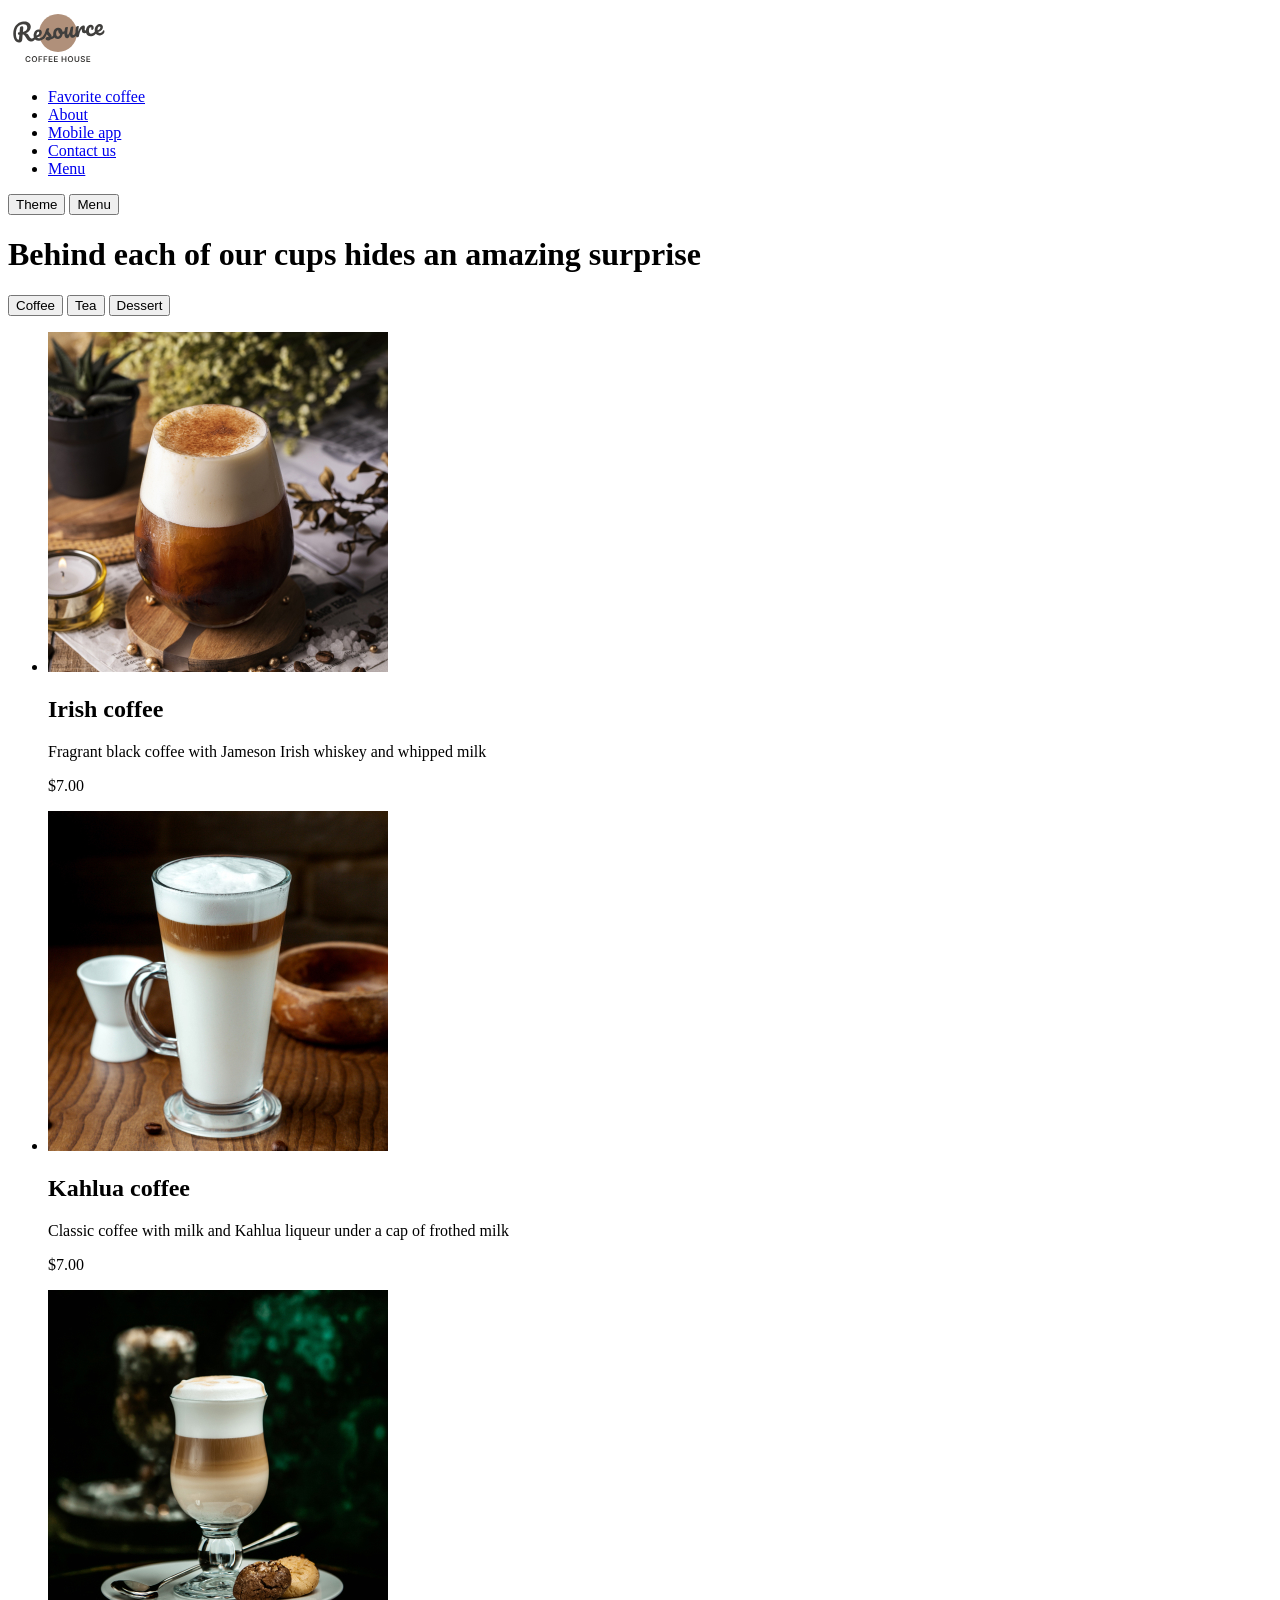
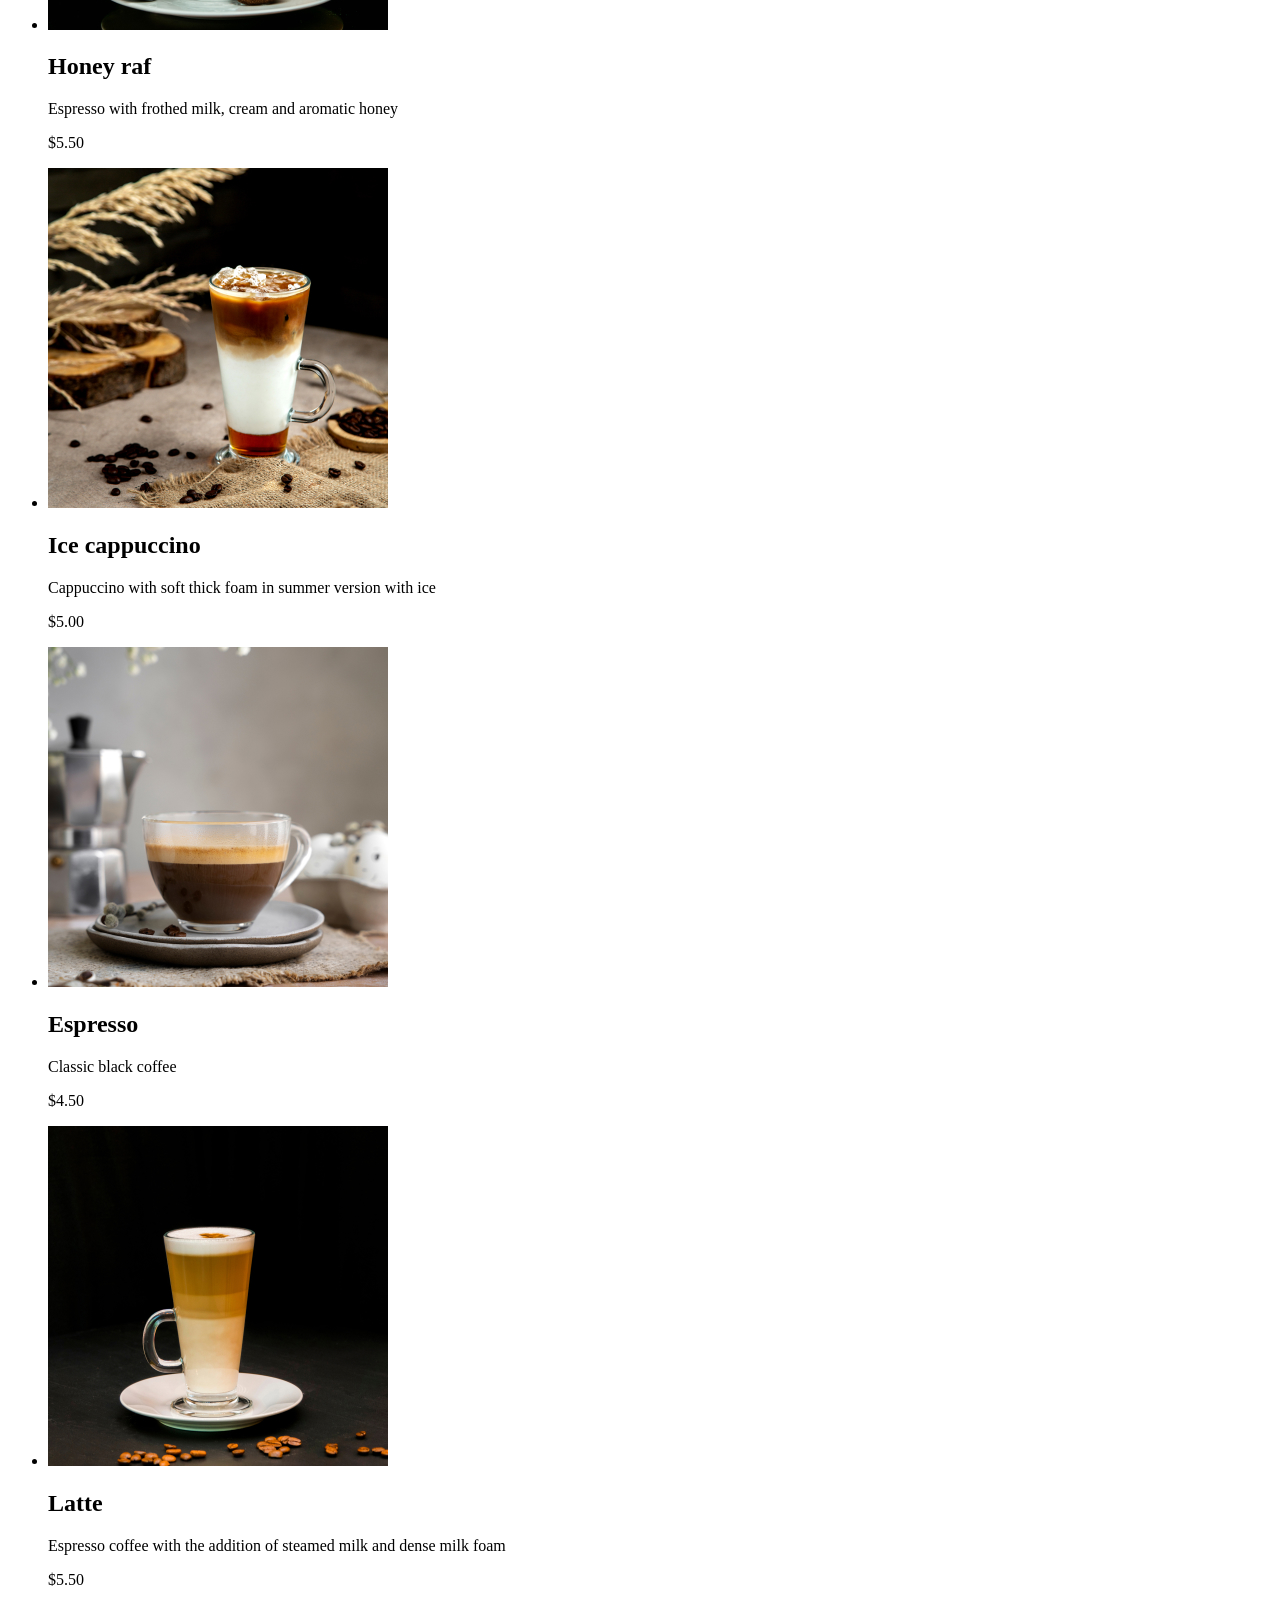
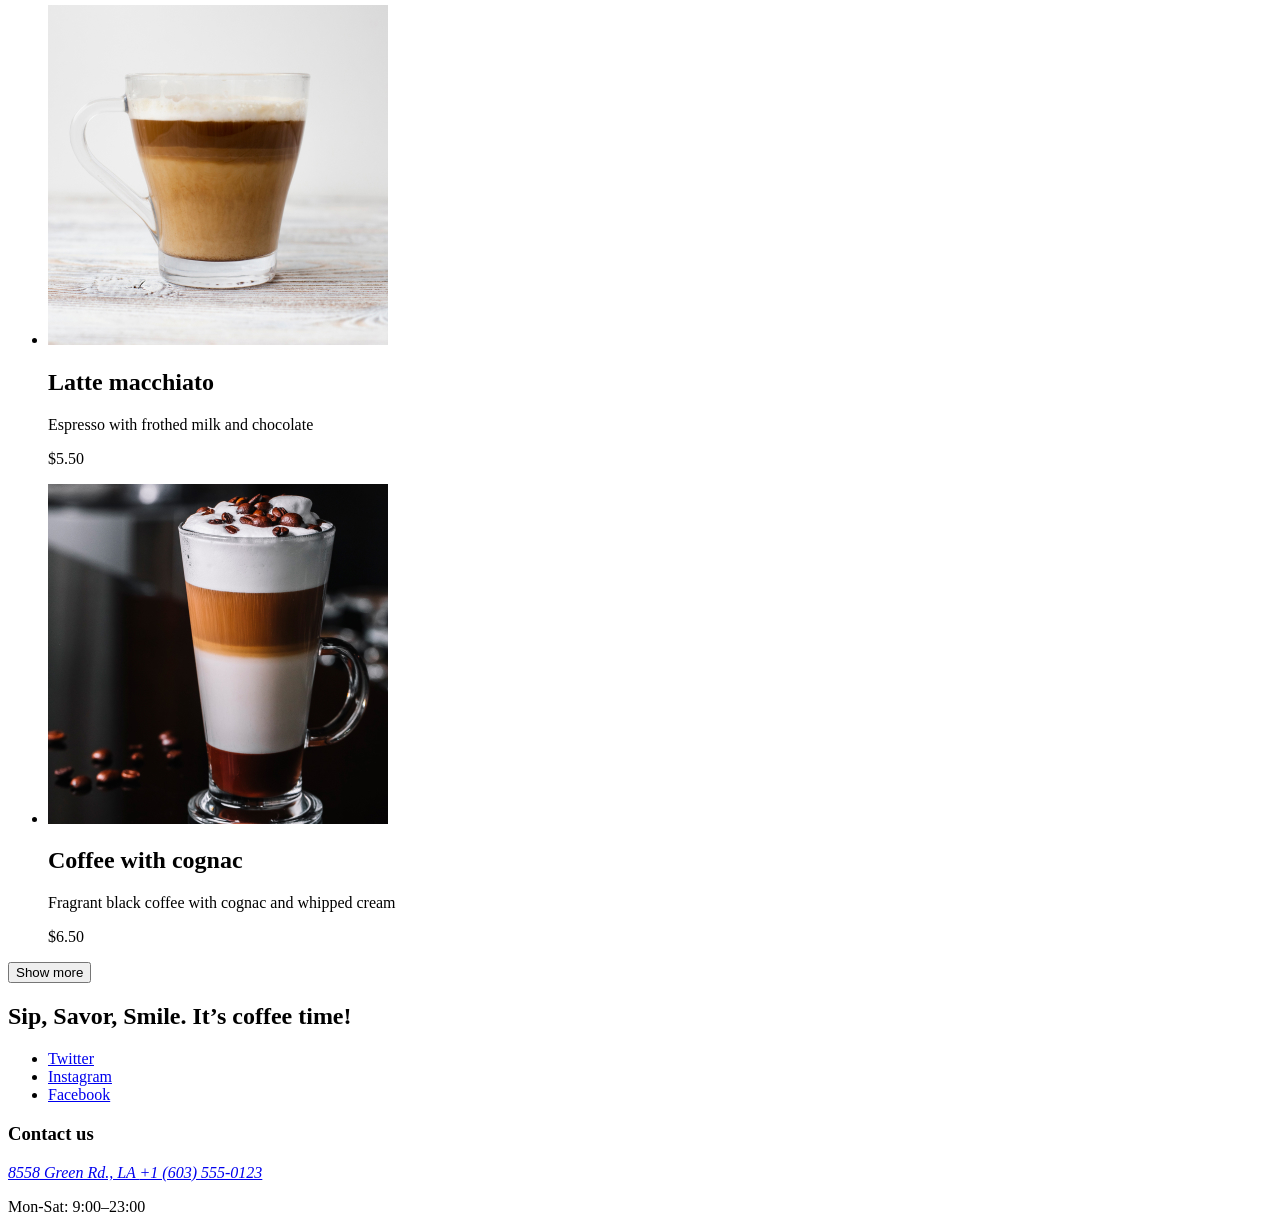
==== menu.html @ 4544f653 "feat: add coffee catalog markup and product images" ====
<!DOCTYPE html>
<html lang="en">

<head>
  <meta charset="UTF-8">
  <meta name="viewport" content="width=device-width, initial-scale=1.0">
  <link rel="stylesheet" href="./styles/style.css">
  <link rel="icon" href="./assets/icons/logo.svg" type="image/svg+xml">
  <script src="./scripts/theme.js" defer></script>
  <title>Menu | Coffee House</title>
</head>

<body>
  <header class="site-header">
    <a class="site-header__logo" href="./index.html">
      <img src="./assets/icons/logo.svg" alt="Coffee House" width="100" height="60">
    </a>

    <nav class="site-nav" id="primary-navigation" aria-label="Primary navigation">
      <ul class="site-nav__list">
        <li><a href="./index.html#favorite-coffee">Favorite coffee</a></li>
        <li><a href="./index.html#about">About</a></li>
        <li><a href="./index.html#mobile-app">Mobile app</a></li>
        <li><a href="./index.html#contacts">Contact us</a></li>
        <li><a href="./menu.html" aria-current="page">Menu</a></li>
      </ul>
    </nav>

    <div class="site-header__actions">
      <button class="theme-toggle" type="button" aria-label="Toggle color theme">Theme</button>
      <button class="menu-toggle" type="button" aria-label="Toggle navigation menu" aria-controls="primary-navigation"
        aria-expanded="false">
        Menu
      </button>
    </div>
  </header>

  <main class="menu">
    <h1 class="menu__heading">Behind each of our cups hides an amazing surprise</h1>
    <div class="menu__categories" role="group" aria-label="Product categories">
      <button class="menu__category" type="button" data-category="coffee" aria-pressed="true">Coffee</button>
      <button class="menu__category" type="button" data-category="tea" aria-pressed="false">Tea</button>
      <button class="menu__category" type="button" data-category="dessert" aria-pressed="false">Dessert</button>
    </div>

    <ul class="menu__products" aria-label="Coffee products">
      <li class="menu__item">
        <article class="product-card">
          <img
            class="product-card__image"
            src="./assets/images/coffee-1.jpg"
            alt="Irish coffee"
            width="340"
            height="340"
            loading="lazy"
          >
          <div class="product-card__content">
            <h2 class="product-card__title">Irish coffee</h2>
            <p class="product-card__description">Fragrant black coffee with Jameson Irish whiskey and whipped milk</p>
            <p class="product-card__price">$7.00</p>
          </div>
        </article>
      </li>
      <li class="menu__item">
        <article class="product-card">
          <img
            class="product-card__image"
            src="./assets/images/coffee-2.jpg"
            alt="Kahlua coffee"
            width="340"
            height="340"
            loading="lazy"
          >
          <div class="product-card__content">
            <h2 class="product-card__title">Kahlua coffee</h2>
            <p class="product-card__description">Classic coffee with milk and Kahlua liqueur under a cap of frothed milk</p>
            <p class="product-card__price">$7.00</p>
          </div>
        </article>
      </li>
      <li class="menu__item">
        <article class="product-card">
          <img
            class="product-card__image"
            src="./assets/images/coffee-3.jpg"
            alt="Honey raf"
            width="340"
            height="340"
            loading="lazy"
          >
          <div class="product-card__content">
            <h2 class="product-card__title">Honey raf</h2>
            <p class="product-card__description">Espresso with frothed milk, cream and aromatic honey</p>
            <p class="product-card__price">$5.50</p>
          </div>
        </article>
      </li>
      <li class="menu__item">
        <article class="product-card">
          <img
            class="product-card__image"
            src="./assets/images/coffee-4.jpg"
            alt="Ice cappuccino"
            width="340"
            height="340"
            loading="lazy"
          >
          <div class="product-card__content">
            <h2 class="product-card__title">Ice cappuccino</h2>
            <p class="product-card__description">Cappuccino with soft thick foam in summer version with ice</p>
            <p class="product-card__price">$5.00</p>
          </div>
        </article>
      </li>
      <li class="menu__item">
        <article class="product-card">
          <img
            class="product-card__image"
            src="./assets/images/coffee-5.jpg"
            alt="Espresso"
            width="340"
            height="340"
            loading="lazy"
          >
          <div class="product-card__content">
            <h2 class="product-card__title">Espresso</h2>
            <p class="product-card__description">Classic black coffee</p>
            <p class="product-card__price">$4.50</p>
          </div>
        </article>
      </li>
      <li class="menu__item">
        <article class="product-card">
          <img
            class="product-card__image"
            src="./assets/images/coffee-6.jpg"
            alt="Latte"
            width="340"
            height="340"
            loading="lazy"
          >
          <div class="product-card__content">
            <h2 class="product-card__title">Latte</h2>
            <p class="product-card__description">Espresso coffee with the addition of steamed milk and dense milk foam</p>
            <p class="product-card__price">$5.50</p>
          </div>
        </article>
      </li>
      <li class="menu__item">
        <article class="product-card">
          <img
            class="product-card__image"
            src="./assets/images/coffee-7.jpg"
            alt="Latte macchiato"
            width="340"
            height="340"
            loading="lazy"
          >
          <div class="product-card__content">
            <h2 class="product-card__title">Latte macchiato</h2>
            <p class="product-card__description">Espresso with frothed milk and chocolate</p>
            <p class="product-card__price">$5.50</p>
          </div>
        </article>
      </li>
      <li class="menu__item">
        <article class="product-card">
          <img
            class="product-card__image"
            src="./assets/images/coffee-8.jpg"
            alt="Coffee with cognac"
            width="340"
            height="340"
            loading="lazy"
          >
          <div class="product-card__content">
            <h2 class="product-card__title">Coffee with cognac</h2>
            <p class="product-card__description">Fragrant black coffee with cognac and whipped cream</p>
            <p class="product-card__price">$6.50</p>
          </div>
        </article>
      </li>
    </ul>
    <button class="menu__show-more" type="button">Show more</button>
  </main>

  <footer class="site-footer" id="contacts">
    <div class="site-footer__brand">
      <h2>Sip, Savor, Smile. <span class="site-footer__accent">It’s coffee time!</span></h2>
      <ul class="site-footer__socials" aria-label="Social media">
        <li>
          <a href="https://twitter.com/" target="_blank" rel="noopener noreferrer">Twitter</a>
        </li>
        <li>
          <a href="https://www.instagram.com/" target="_blank" rel="noopener noreferrer">Instagram</a>
        </li>
        <li>
          <a href="https://www.facebook.com/" target="_blank" rel="noopener noreferrer">Facebook</a>
        </li>
      </ul>
    </div>

    <div class="site-footer__contacts">
      <h3>Contact us</h3>
      <address class="site-footer__address">
        <a href="https://www.google.com/maps/search/?api=1&amp;query=8558%20Green%20Rd%2C%20Los%20Angeles"
          target="_blank" rel="noopener noreferrer">
          8558 Green Rd., LA
        </a>
        <a href="tel:+16035550123">+1 (603) 555-0123</a>
      </address>
      <p class="site-footer__hours">Mon-Sat: <time datetime="09:00">9:00</time>–<time datetime="23:00">23:00</time></p>
    </div>
  </footer>
</body>

</html>
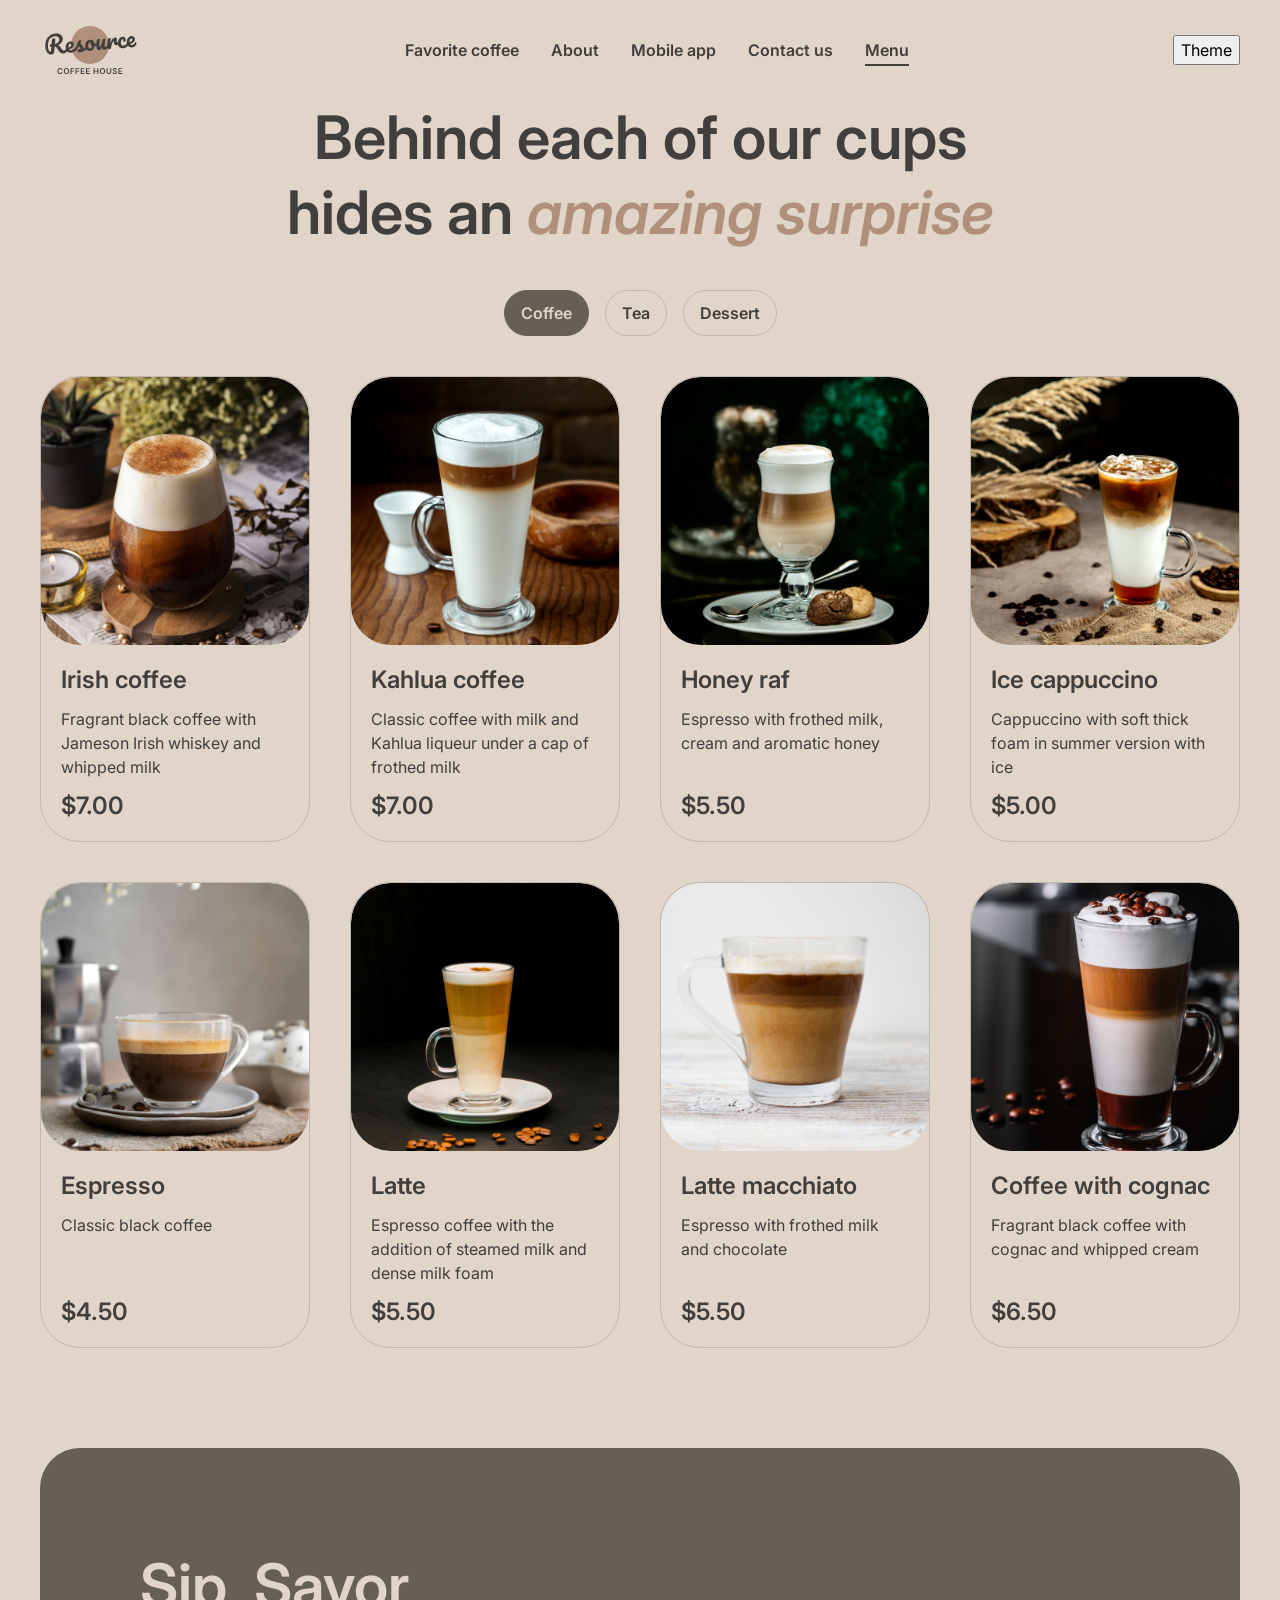
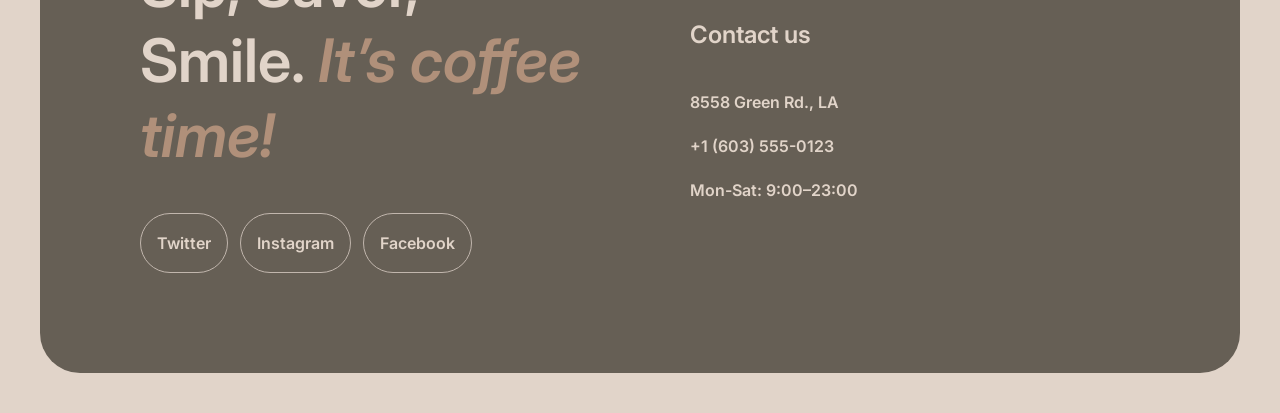
==== commit c2546820: "feat: add responsive home and menu page styles" ====
--- a/menu.html
+++ b/menu.html
@@ -4,6 +4,12 @@
 <head>
   <meta charset="UTF-8">
   <meta name="viewport" content="width=device-width, initial-scale=1.0">
+  <link rel="preconnect" href="https://fonts.googleapis.com">
+  <link rel="preconnect" href="https://fonts.gstatic.com" crossorigin>
+  <link
+    rel="stylesheet"
+    href="https://fonts.googleapis.com/css2?family=Inter:ital,wght@0,400;0,600;1,600&amp;display=swap"
+  >
   <link rel="stylesheet" href="./styles/style.css">
   <link rel="icon" href="./assets/icons/logo.svg" type="image/svg+xml">
   <script src="./scripts/theme.js" defer></script>
@@ -11,7 +17,7 @@
 </head>
 
 <body>
-  <header class="site-header">
+  <header class="site-header container">
     <a class="site-header__logo" href="./index.html">
       <img src="./assets/icons/logo.svg" alt="Coffee House" width="100" height="60">
     </a>
@@ -35,8 +41,8 @@
     </div>
   </header>
 
-  <main class="menu">
-    <h1 class="menu__heading">Behind each of our cups hides an amazing surprise</h1>
+  <main class="menu container">
+    <h1 class="menu__heading">Behind each of our cups hides an <span class="menu__accent">amazing surprise</span></h1>
     <div class="menu__categories" role="group" aria-label="Product categories">
       <button class="menu__category" type="button" data-category="coffee" aria-pressed="true">Coffee</button>
       <button class="menu__category" type="button" data-category="tea" aria-pressed="false">Tea</button>
@@ -184,7 +190,8 @@
     <button class="menu__show-more" type="button">Show more</button>
   </main>
 
-  <footer class="site-footer" id="contacts">
+  <footer class="site-footer container" id="contacts">
+    <div class="site-footer__inner">
     <div class="site-footer__brand">
       <h2>Sip, Savor, Smile. <span class="site-footer__accent">It’s coffee time!</span></h2>
       <ul class="site-footer__socials" aria-label="Social media">
@@ -211,6 +218,7 @@
       </address>
       <p class="site-footer__hours">Mon-Sat: <time datetime="09:00">9:00</time>–<time datetime="23:00">23:00</time></p>
     </div>
+    </div>
   </footer>
 </body>
 
--- a/styles/style.css
+++ b/styles/style.css
@@ -0,0 +1,780 @@
+:root {
+  --text-primary: #403f3d;
+  --text-inverse: #e1d4c9;
+  --text-accent: #b0907a;
+  --bg-page: #e1d4c9;
+  --bg-container: #665f55;
+  --bg-overlay: rgb(64 63 61 / 80%);
+  --border-primary: #c1b6ad;
+  --border-inverse: #665f55;
+}
+
+[data-theme="dark"] {
+  --text-primary: #e1d4c9;
+  --text-inverse: #e1d4c9;
+  --text-accent: #b0907a;
+  --bg-page: #292826;
+  --bg-container: #403f3d;
+  --bg-overlay: rgb(41 40 38 / 80%);
+  --border-primary: #665f55;
+  --border-inverse: #c1b6ad;
+}
+
+*,
+*::before,
+*::after {
+  box-sizing: border-box;
+}
+
+body {
+  margin: 0;
+  font-family: "Inter", sans-serif;
+  font-size: 16px;
+  font-weight: 400;
+  line-height: 1.5;
+  background-color: var(--bg-page);
+  color: var(--text-primary);
+}
+
+h1,
+h2,
+h3,
+p,
+figure {
+  margin: 0;
+}
+
+img {
+  display: block;
+  max-width: 100%;
+  height: auto;
+}
+
+button,
+input,
+select,
+textarea {
+  font: inherit;
+}
+
+.container {
+  width: 100%;
+  max-width: 1440px;
+  margin-inline: auto;
+  padding-inline: 40px;
+}
+
+.site-header {
+  display: flex;
+  align-items: center;
+  justify-content: space-between;
+  gap: 12px;
+  padding-block: 20px;
+}
+
+.site-header__logo {
+  flex: 0 0 100px;
+}
+
+.site-nav__list {
+  display: flex;
+  align-items: center;
+  gap: clamp(12px, 2.5vw, 40px);
+  margin: 0;
+  padding: 0;
+  list-style: none;
+}
+
+.site-nav a {
+  position: relative;
+  display: inline-block;
+  color: var(--text-primary);
+  font-size: 16px;
+  font-weight: 600;
+  line-height: 1.5;
+  text-decoration: none;
+  white-space: nowrap;
+}
+
+.site-nav a::after {
+  position: absolute;
+  inset-inline: 0;
+  bottom: -4px;
+  height: 2px;
+  background-color: currentColor;
+  content: "";
+  transform: scaleX(0);
+  transition: transform 200ms ease;
+}
+
+.site-nav a[aria-current="page"]::after,
+.site-nav a:focus-visible::after {
+  transform: scaleX(1);
+}
+
+.site-header a:focus-visible,
+.site-header button:focus-visible {
+  outline: 2px solid var(--text-primary);
+  outline-offset: 6px;
+}
+
+@media (hover: hover) {
+  .site-nav a:hover::after {
+    transform: scaleX(1);
+  }
+}
+
+@media (prefers-reduced-motion: reduce) {
+  .site-nav a::after {
+    transition: none;
+  }
+}
+
+.site-header__actions {
+  display: flex;
+  align-items: center;
+  gap: 12px;
+  flex-shrink: 0;
+}
+
+.menu-toggle {
+  display: none;
+}
+
+.hero {
+  padding: 100px;
+  border-radius: 40px;
+  background-color: #403f3d;
+  background-image: url("../assets/images/img-hero.jpg");
+  background-position: center;
+  background-size: cover;
+  color: var(--text-inverse);
+}
+
+.hero__content {
+  display: flex;
+  flex-direction: column;
+  align-items: flex-start;
+  gap: 40px;
+  max-width: 530px;
+}
+
+.hero h1 {
+  font-size: 72px;
+  font-weight: 600;
+  line-height: 1.05;
+}
+
+.hero__accent {
+  color: var(--text-accent);
+  font-style: italic;
+}
+
+.hero__menu-link {
+  display: inline-flex;
+  align-items: center;
+  justify-content: center;
+  width: 200px;
+  min-height: 64px;
+  padding: 20px;
+  border-radius: 100px;
+  background-color: #e1d4c9;
+  color: #403f3d;
+  font-weight: 600;
+  text-decoration: none;
+}
+
+.hero__menu-link:focus-visible {
+  outline: 2px solid var(--text-inverse);
+  outline-offset: 6px;
+}
+
+.favorite-coffee {
+  margin-top: 100px;
+  text-align: center;
+}
+
+.favorite-coffee h2 {
+  margin-bottom: 40px;
+  font-size: 60px;
+  font-weight: 600;
+  line-height: 1.25;
+}
+
+.favorite-coffee__accent {
+  color: var(--text-accent);
+  font-style: italic;
+}
+
+.slider {
+  display: grid;
+  grid-template-columns: 60px minmax(0, 1fr) 60px;
+  align-items: center;
+  gap: 40px 12px;
+}
+
+.slider__viewport {
+  width: 100%;
+  max-width: 530px;
+  min-width: 0;
+  justify-self: center;
+  overflow: hidden;
+}
+
+.slider__slide img {
+  margin-inline: auto;
+  margin-bottom: 20px;
+}
+
+.slider__slide h3,
+.slider__price {
+  font-size: 24px;
+  font-weight: 600;
+  line-height: 1.25;
+}
+
+.slider__slide p {
+  max-width: 480px;
+  margin: 16px auto 0;
+}
+
+.slider__control {
+  display: inline-flex;
+  align-items: center;
+  justify-content: center;
+  width: 60px;
+  height: 60px;
+  padding: 0;
+  border: 1px solid var(--border-inverse);
+  border-radius: 50%;
+  background-color: transparent;
+  color: var(--text-primary);
+  font-size: 24px;
+  cursor: pointer;
+  transition: background-color 200ms ease, color 200ms ease;
+}
+
+.slider__control:focus-visible {
+  outline: 2px solid var(--text-primary);
+  outline-offset: 4px;
+}
+
+.slider__indicators {
+  grid-column: 1 / -1;
+  display: flex;
+  justify-content: center;
+  gap: 12px;
+}
+
+.slider__indicator {
+  width: 40px;
+  height: 4px;
+  border-radius: 100px;
+  background-color: var(--border-primary);
+}
+
+.slider__indicator--active {
+  background-color: var(--border-inverse);
+}
+
+@media (hover: hover) {
+  .slider__control:hover {
+    background-color: var(--bg-container);
+    color: var(--text-inverse);
+  }
+}
+
+@media (prefers-reduced-motion: reduce) {
+  .slider__control {
+    transition: none;
+  }
+}
+
+@media (max-width: 700px) {
+  .favorite-coffee h2 {
+    font-size: 32px;
+  }
+
+  .slider {
+    grid-template-columns: 1fr 1fr;
+  }
+
+  .slider__viewport {
+    grid-column: 1 / -1;
+    grid-row: 1;
+  }
+
+  .slider__control--previous {
+    justify-self: end;
+  }
+
+  .slider__control--next {
+    justify-self: start;
+  }
+}
+
+.about {
+  margin-top: 100px;
+}
+
+.about h2 {
+  margin-bottom: 40px;
+  font-size: 60px;
+  font-weight: 600;
+  line-height: 1.25;
+}
+
+.about__accent {
+  color: var(--text-accent);
+  font-style: italic;
+}
+
+.about__gallery {
+  display: grid;
+  grid-template-columns: repeat(2, minmax(0, 1fr));
+  grid-template-rows: 430px 120px 430px;
+  gap: 40px;
+}
+
+.about__item {
+  overflow: hidden;
+  border-radius: 20px;
+}
+
+.about__item:nth-child(1) {
+  grid-column: 1;
+  grid-row: 1 / 3;
+}
+
+.about__item:nth-child(2) {
+  grid-column: 1;
+  grid-row: 3;
+}
+
+.about__item:nth-child(3) {
+  grid-column: 2;
+  grid-row: 1;
+}
+
+.about__item:nth-child(4) {
+  grid-column: 2;
+  grid-row: 2 / 4;
+}
+
+.about__item img {
+  width: 100%;
+  height: 100%;
+  object-fit: cover;
+  transform: scale(1.1);
+  transition: transform 300ms ease;
+}
+
+@media (hover: hover) {
+  .about__item:hover img {
+    transform: scale(1);
+  }
+}
+
+@media (prefers-reduced-motion: reduce) {
+  .about__item img {
+    transition: none;
+  }
+}
+
+@media (max-width: 768px) {
+  .about__gallery {
+    grid-template-columns: minmax(0, 1fr);
+    grid-template-rows: none;
+    grid-auto-rows: 590px;
+  }
+
+  .about__item:nth-child(n) {
+    grid-column: auto;
+    grid-row: auto;
+  }
+
+  .about__item:nth-child(2),
+  .about__item:nth-child(3) {
+    display: none;
+  }
+}
+
+@media (max-width: 700px) {
+  .about h2 {
+    font-size: 32px;
+  }
+}
+
+.mobile-app {
+  display: grid;
+  grid-template-columns: repeat(2, minmax(0, 1fr));
+  align-items: center;
+  gap: clamp(40px, 7vw, 100px);
+  margin-top: 100px;
+}
+
+.mobile-app__content {
+  display: flex;
+  flex-direction: column;
+  gap: 40px;
+}
+
+.mobile-app h2 {
+  font-size: 60px;
+  font-weight: 600;
+  line-height: 1.25;
+}
+
+.mobile-app__accent {
+  color: var(--text-accent);
+  font-style: italic;
+}
+
+.mobile-app__downloads {
+  display: flex;
+  flex-wrap: wrap;
+  gap: 20px;
+}
+
+.mobile-app__download {
+  display: flex;
+  flex-direction: column;
+  align-items: flex-start;
+  justify-content: center;
+  width: 200px;
+  min-height: 64px;
+  padding: 12px 20px;
+  border: 1px solid var(--border-inverse);
+  border-radius: 100px;
+  background-color: transparent;
+  color: var(--text-primary);
+  text-align: left;
+  font-weight: 600;
+}
+
+.mobile-app__download:disabled {
+  cursor: not-allowed;
+}
+
+.mobile-app__download-label {
+  font-size: 10px;
+  line-height: 1.4;
+}
+
+.mobile-app__download-store {
+  font-size: 16px;
+  line-height: 1.5;
+}
+
+.mobile-app__image {
+  width: 100%;
+  max-width: 630px;
+  justify-self: center;
+}
+
+@media (max-width: 1000px) {
+  .mobile-app {
+    grid-template-columns: minmax(0, 1fr);
+    gap: 100px;
+  }
+}
+
+@media (max-width: 700px) {
+  .mobile-app {
+    gap: 40px;
+  }
+
+  .mobile-app h2 {
+    font-size: 32px;
+  }
+}
+
+.menu__heading {
+  max-width: 800px;
+  margin-inline: auto;
+  font-size: 60px;
+  font-weight: 600;
+  line-height: 1.25;
+  text-align: center;
+}
+
+.menu__accent {
+  color: var(--text-accent);
+  font-style: italic;
+}
+
+.menu__categories {
+  display: flex;
+  flex-wrap: wrap;
+  justify-content: center;
+  gap: 16px;
+  margin-block: 40px;
+}
+
+.menu__category,
+.menu__show-more {
+  min-height: 46px;
+  padding: 10px 16px;
+  border: 1px solid var(--border-primary);
+  border-radius: 100px;
+  background-color: transparent;
+  color: var(--text-primary);
+  font-weight: 600;
+  cursor: pointer;
+  transition: background-color 200ms ease, color 200ms ease;
+}
+
+.menu__category[aria-pressed="true"] {
+  border-color: var(--bg-container);
+  background-color: var(--bg-container);
+  color: var(--text-inverse);
+}
+
+.menu__category:focus-visible,
+.menu__show-more:focus-visible {
+  outline: 2px solid var(--text-primary);
+  outline-offset: 4px;
+}
+
+.menu__products {
+  display: grid;
+  grid-template-columns: repeat(4, minmax(0, 1fr));
+  gap: 40px;
+  margin: 0;
+  padding: 0;
+  list-style: none;
+}
+
+.menu__item {
+  min-width: 0;
+}
+
+.product-card {
+  display: flex;
+  flex-direction: column;
+  height: 100%;
+  overflow: hidden;
+  border: 1px solid var(--border-primary);
+  border-radius: 40px;
+}
+
+.product-card__image {
+  width: 100%;
+  aspect-ratio: 1;
+  object-fit: cover;
+  border-radius: 40px;
+}
+
+.product-card__content {
+  display: flex;
+  flex: 1;
+  flex-direction: column;
+  gap: 12px;
+  min-height: 196px;
+  padding: 20px;
+}
+
+.product-card__title,
+.product-card__price {
+  font-size: 24px;
+  font-weight: 600;
+  line-height: 1.25;
+}
+
+.product-card__price {
+  margin-top: auto;
+}
+
+/* All products remain visible until progressive loading is implemented. */
+.menu__show-more {
+  display: none;
+}
+
+@media (hover: hover) {
+  .menu__category:hover,
+  .menu__show-more:hover {
+    background-color: var(--bg-container);
+    color: var(--text-inverse);
+  }
+}
+
+@media (prefers-reduced-motion: reduce) {
+  .menu__category,
+  .menu__show-more {
+    transition: none;
+  }
+}
+
+@media (max-width: 1100px) {
+  .menu__products {
+    grid-template-columns: repeat(2, minmax(0, 310px));
+    justify-content: center;
+  }
+}
+
+@media (max-width: 700px) {
+  .menu__heading {
+    font-size: 32px;
+  }
+
+  .menu__categories {
+    gap: 8px;
+  }
+
+  .menu__products {
+    grid-template-columns: minmax(0, 310px);
+  }
+}
+
+.site-footer {
+  margin-top: 100px;
+  margin-bottom: 40px;
+}
+
+.site-footer__inner {
+  display: grid;
+  grid-template-columns: repeat(2, minmax(0, 1fr));
+  align-items: center;
+  gap: 100px;
+  padding: 100px;
+  border-radius: 40px;
+  background-color: var(--bg-container);
+  color: var(--text-inverse);
+}
+
+.site-footer__brand h2 {
+  font-size: 60px;
+  font-weight: 600;
+  line-height: 1.25;
+}
+
+.site-footer__accent {
+  color: var(--text-accent);
+  font-style: italic;
+}
+
+.site-footer__socials {
+  display: flex;
+  flex-wrap: wrap;
+  gap: 12px;
+  margin: 40px 0 0;
+  padding: 0;
+  list-style: none;
+}
+
+.site-footer a {
+  color: inherit;
+  font-weight: 600;
+  text-decoration: none;
+}
+
+.site-footer__socials a {
+  display: inline-flex;
+  align-items: center;
+  justify-content: center;
+  min-height: 60px;
+  padding: 12px 16px;
+  border: 1px solid var(--border-primary);
+  border-radius: 100px;
+  transition: background-color 200ms ease, color 200ms ease;
+}
+
+.site-footer__contacts h3 {
+  margin-bottom: 40px;
+  font-size: 24px;
+  font-weight: 600;
+  line-height: 1.25;
+}
+
+.site-footer__address {
+  display: flex;
+  flex-direction: column;
+  align-items: flex-start;
+  gap: 20px;
+  font-style: normal;
+}
+
+.site-footer__hours {
+  margin-top: 20px;
+  font-weight: 600;
+}
+
+.site-footer a:focus-visible {
+  outline: 2px solid var(--text-inverse);
+  outline-offset: 6px;
+}
+
+@media (hover: hover) {
+  .site-footer__socials a:hover {
+    background-color: var(--text-inverse);
+    color: var(--bg-container);
+  }
+
+  .site-footer__address a:hover {
+    text-decoration: underline;
+    text-underline-offset: 6px;
+  }
+}
+
+@media (prefers-reduced-motion: reduce) {
+  .site-footer__socials a {
+    transition: none;
+  }
+}
+
+@media (max-width: 1000px) {
+  .site-footer__inner {
+    grid-template-columns: minmax(0, 1fr);
+    padding: 100px 60px;
+  }
+}
+
+@media (max-width: 700px) {
+  .site-footer__inner {
+    gap: 40px;
+    padding: 60px 16px;
+  }
+
+  .site-footer__brand h2 {
+    font-size: 32px;
+  }
+}
+
+@media (max-width: 1100px) {
+  .hero {
+    padding-inline: 60px;
+  }
+}
+
+@media (max-width: 700px) {
+  .hero {
+    padding: 60px 16px;
+  }
+
+  .hero h1 {
+    font-size: 42px;
+    line-height: 1.15;
+  }
+}
+
+@media (max-width: 900px) and (min-width: 769px) {
+  .site-nav__list {
+    gap: 12px;
+  }
+}
+
+@media (max-width: 768px) {
+  .site-nav {
+    display: none;
+  }
+
+  .menu-toggle {
+    display: inline-flex;
+  }
+}
+
+@media (max-width: 540px) {
+  .container {
+    padding-inline: 16px;
+  }
+}
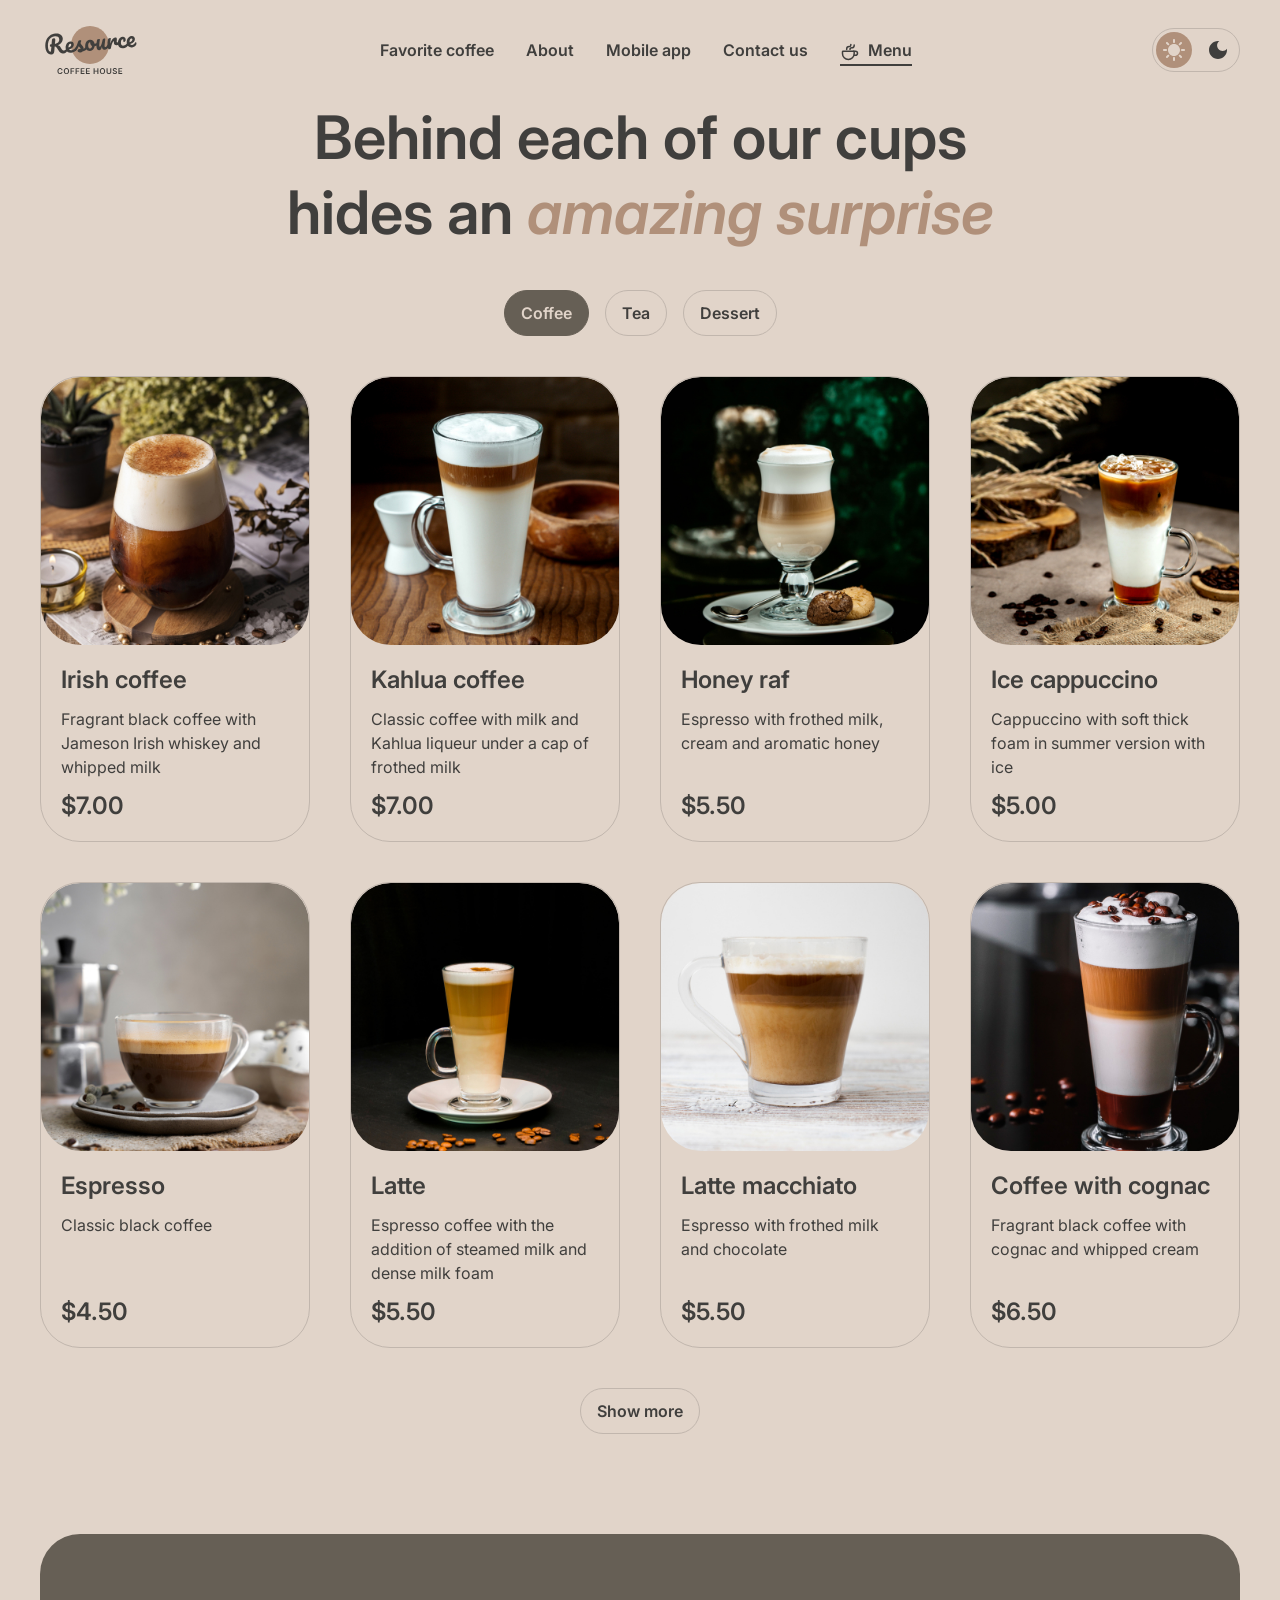
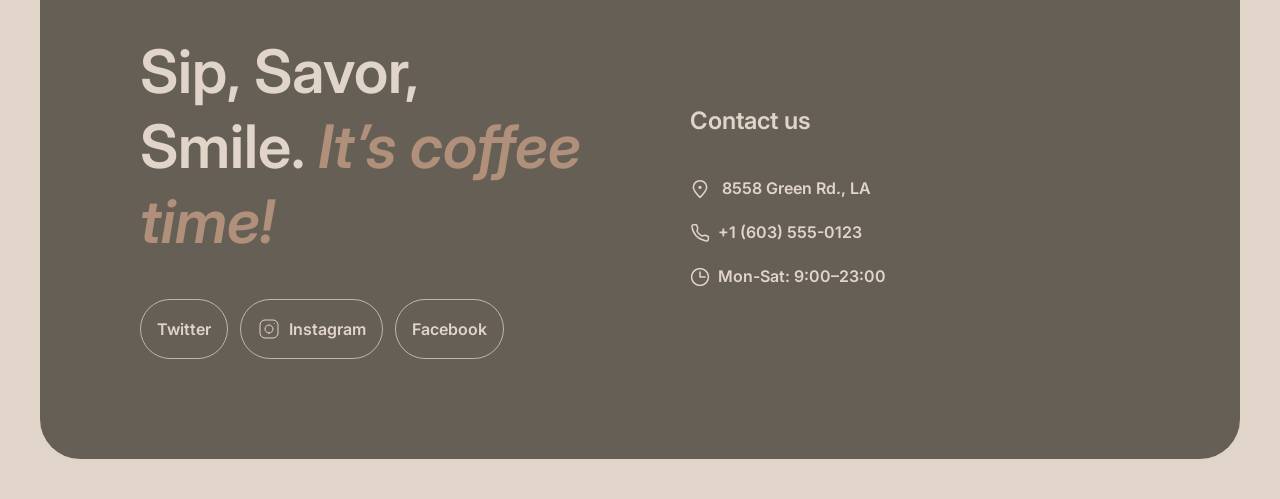
==== commit 96a93f78: "feat:add theme and polish menu" ====
--- a/menu.html
+++ b/menu.html
@@ -4,6 +4,7 @@
 <head>
   <meta charset="UTF-8">
   <meta name="viewport" content="width=device-width, initial-scale=1.0">
+  <script src="./scripts/theme.js"></script>
   <link rel="preconnect" href="https://fonts.googleapis.com">
   <link rel="preconnect" href="https://fonts.gstatic.com" crossorigin>
   <link
@@ -12,14 +13,14 @@
   >
   <link rel="stylesheet" href="./styles/style.css">
   <link rel="icon" href="./assets/icons/logo.svg" type="image/svg+xml">
-  <script src="./scripts/theme.js" defer></script>
   <title>Menu | Coffee House</title>
 </head>
 
 <body>
   <header class="site-header container">
     <a class="site-header__logo" href="./index.html">
-      <img src="./assets/icons/logo.svg" alt="Coffee House" width="100" height="60">
+      <img class="site-header__logo-light" src="./assets/icons/logo.svg" alt="Coffee House" width="100" height="60">
+      <img class="site-header__logo-dark" src="./assets/icons/logo-dark.svg" alt="Coffee House" width="100" height="60">
     </a>
 
     <nav class="site-nav" id="primary-navigation" aria-label="Primary navigation">
@@ -33,10 +34,14 @@
     </nav>
 
     <div class="site-header__actions">
-      <button class="theme-toggle" type="button" aria-label="Toggle color theme">Theme</button>
+      <button class="theme-toggle" type="button" aria-label="Switch to dark theme">
+        <span class="theme-toggle__light" aria-hidden="true"></span>
+        <span class="theme-toggle__dark" aria-hidden="true"></span>
+      </button>
       <button class="menu-toggle" type="button" aria-label="Toggle navigation menu" aria-controls="primary-navigation"
         aria-expanded="false">
-        Menu
+        <span aria-hidden="true"></span>
+        <span aria-hidden="true"></span>
       </button>
     </div>
   </header>
--- a/styles/style.css
+++ b/styles/style.css
@@ -1,4 +1,5 @@
 :root {
+  color-scheme: light;
   --text-primary: #403f3d;
   --text-inverse: #e1d4c9;
   --text-accent: #b0907a;
@@ -10,6 +11,7 @@
 }
 
 [data-theme="dark"] {
+  color-scheme: dark;
   --text-primary: #e1d4c9;
   --text-inverse: #e1d4c9;
   --text-accent: #b0907a;
@@ -36,6 +38,16 @@
   color: var(--text-primary);
 }
 
+html {
+  scroll-behavior: smooth;
+}
+
+@media (prefers-reduced-motion: reduce) {
+  html {
+    scroll-behavior: auto;
+  }
+}
+
 h1,
 h2,
 h3,
@@ -74,6 +86,15 @@
 
 .site-header__logo {
   flex: 0 0 100px;
+}
+
+.site-header__logo-dark,
+[data-theme="dark"] .site-header__logo-light {
+  display: none;
+}
+
+[data-theme="dark"] .site-header__logo-dark {
+  display: block;
 }
 
 .site-nav__list {
@@ -139,6 +160,167 @@
 
 .menu-toggle {
   display: none;
+  flex-direction: column;
+  align-items: center;
+  justify-content: center;
+  gap: 6px;
+  width: 44px;
+  height: 44px;
+  padding: 0;
+  border: 1px solid var(--border-inverse);
+  border-radius: 50%;
+  background: transparent;
+  color: var(--text-primary);
+  cursor: pointer;
+}
+
+.menu-toggle span {
+  width: 16px;
+  height: 1px;
+  background: currentColor;
+  transition: transform 200ms ease;
+}
+
+.menu-toggle[aria-expanded="true"] span:first-child {
+  transform: translateY(3.5px) rotate(45deg);
+}
+
+.menu-toggle[aria-expanded="true"] span:last-child {
+  transform: translateY(-3.5px) rotate(-45deg);
+}
+
+.theme-toggle {
+  display: flex;
+  align-items: center;
+  justify-content: space-between;
+  width: 88px;
+  height: 44px;
+  padding: 3px;
+  border: 1px solid var(--border-primary);
+  border-radius: 100px;
+  background: transparent;
+  color: var(--text-primary);
+  cursor: pointer;
+}
+
+.theme-toggle > span {
+  display: grid;
+  place-items: center;
+  width: 36px;
+  height: 36px;
+  border-radius: 50%;
+  transition: background-color 200ms ease;
+}
+
+.theme-toggle__light {
+  background: var(--text-accent);
+  color: var(--text-inverse);
+}
+
+[data-theme="dark"] .theme-toggle__light {
+  background: transparent;
+}
+
+[data-theme="dark"] .theme-toggle__dark {
+  background: var(--text-accent);
+}
+
+.theme-toggle span::before,
+.site-nav a[href="./menu.html"]::before,
+.hero__menu-link::after,
+.mobile-app__download::before,
+.site-footer__address a::before {
+  content: "";
+  display: inline-block;
+  flex-shrink: 0;
+  width: 20px;
+  height: 20px;
+  background: currentColor;
+  mask: var(--icon) center / contain no-repeat;
+}
+
+.theme-toggle .theme-toggle__light::before {
+  --icon: url("../assets/icons/Sun.svg");
+  width: 22px;
+  height: 22px;
+}
+
+.theme-toggle .theme-toggle__dark::before {
+  --icon: url("../assets/icons/Moon.svg");
+  width: 18px;
+  height: 18px;
+}
+
+.site-nav a[href="./menu.html"]::before {
+  --icon: url("../assets/icons/coffee-cup.svg");
+  margin-right: 8px;
+  vertical-align: middle;
+}
+
+.hero__menu-link::after {
+  --icon: url("../assets/icons/coffee-cup.svg");
+  margin-left: 8px;
+}
+
+.mobile-app__download::before {
+  --icon: url("../assets/icons/apple.svg");
+  position: absolute;
+  left: 20px;
+  top: 15px;
+  width: 32px;
+  height: 32px;
+}
+
+.mobile-app__download:nth-child(2)::before {
+  --icon: url("../assets/icons/google.svg");
+}
+
+.site-footer__address a::before {
+  --icon: url("../assets/icons/pin-alt.svg");
+  margin-right: 8px;
+  vertical-align: middle;
+}
+
+.site-footer__address a[href^="tel:"]::before {
+  --icon: url("../assets/icons/phone.svg");
+}
+
+.site-footer__hours::before {
+  content: "";
+  display: inline-block;
+  width: 20px;
+  height: 20px;
+  margin-right: 8px;
+  vertical-align: middle;
+  background: url("../assets/icons/clock.png") center / contain no-repeat;
+}
+
+.site-footer__socials a[href*="instagram"]::before {
+  content: "";
+  width: 24px;
+  height: 24px;
+  margin-right: 8px;
+  background: currentColor;
+  mask: url("../assets/icons/instagram.svg") center / contain no-repeat;
+}
+
+.slider__control span {
+  width: 24px;
+  height: 24px;
+  font-size: 0;
+  background: currentColor;
+  mask: url("../assets/icons/arrow-left.svg") center / contain no-repeat;
+}
+
+.slider__control--next span {
+  mask-image: url("../assets/icons/arrow-right.svg");
+}
+
+@media (prefers-reduced-motion: reduce) {
+  .menu-toggle span,
+  .theme-toggle > span {
+    transition: none;
+  }
 }
 
 .hero {
@@ -149,6 +331,42 @@
   background-position: center;
   background-size: cover;
   color: var(--text-inverse);
+}
+
+.theme-toggle,
+.menu-toggle,
+.hero__menu-link,
+.mobile-app__download,
+.site-header__logo {
+  transition: background-color 200ms ease, color 200ms ease, opacity 200ms ease;
+}
+
+@media (hover: hover) {
+  .theme-toggle:hover,
+  .menu-toggle:hover {
+    background-color: var(--border-primary);
+  }
+
+  .hero__menu-link:hover,
+  .site-header__logo:hover {
+    opacity: 0.8;
+  }
+
+  .mobile-app__download:hover {
+    background-color: var(--bg-container);
+    color: var(--text-inverse);
+  }
+}
+
+@media (prefers-reduced-motion: reduce) {
+  .theme-toggle,
+  .menu-toggle,
+  .hero__menu-link,
+  .mobile-app__download,
+  .site-header__logo,
+  .product-card {
+    transition: none;
+  }
 }
 
 .hero__content {
@@ -437,13 +655,14 @@
 }
 
 .mobile-app__download {
+  position: relative;
   display: flex;
   flex-direction: column;
   align-items: flex-start;
   justify-content: center;
   width: 200px;
   min-height: 64px;
-  padding: 12px 20px;
+  padding: 12px 20px 12px 60px;
   border: 1px solid var(--border-inverse);
   border-radius: 100px;
   background-color: transparent;
@@ -550,6 +769,7 @@
 }
 
 .product-card {
+  transition: border-color 200ms ease, box-shadow 200ms ease;
   display: flex;
   flex-direction: column;
   height: 100%;
@@ -585,9 +805,10 @@
   margin-top: auto;
 }
 
-/* All products remain visible until progressive loading is implemented. */
+/* Part 1 keeps all cards available; progressive loading follows in Part 2. */
 .menu__show-more {
-  display: none;
+  display: block;
+  margin: 40px auto 0;
 }
 
 @media (hover: hover) {
@@ -595,6 +816,11 @@
   .menu__show-more:hover {
     background-color: var(--bg-container);
     color: var(--text-inverse);
+  }
+
+  .product-card:hover {
+    border-color: var(--border-inverse);
+    box-shadow: 0 4px 12px rgb(0 0 0 / 12%);
   }
 }
 
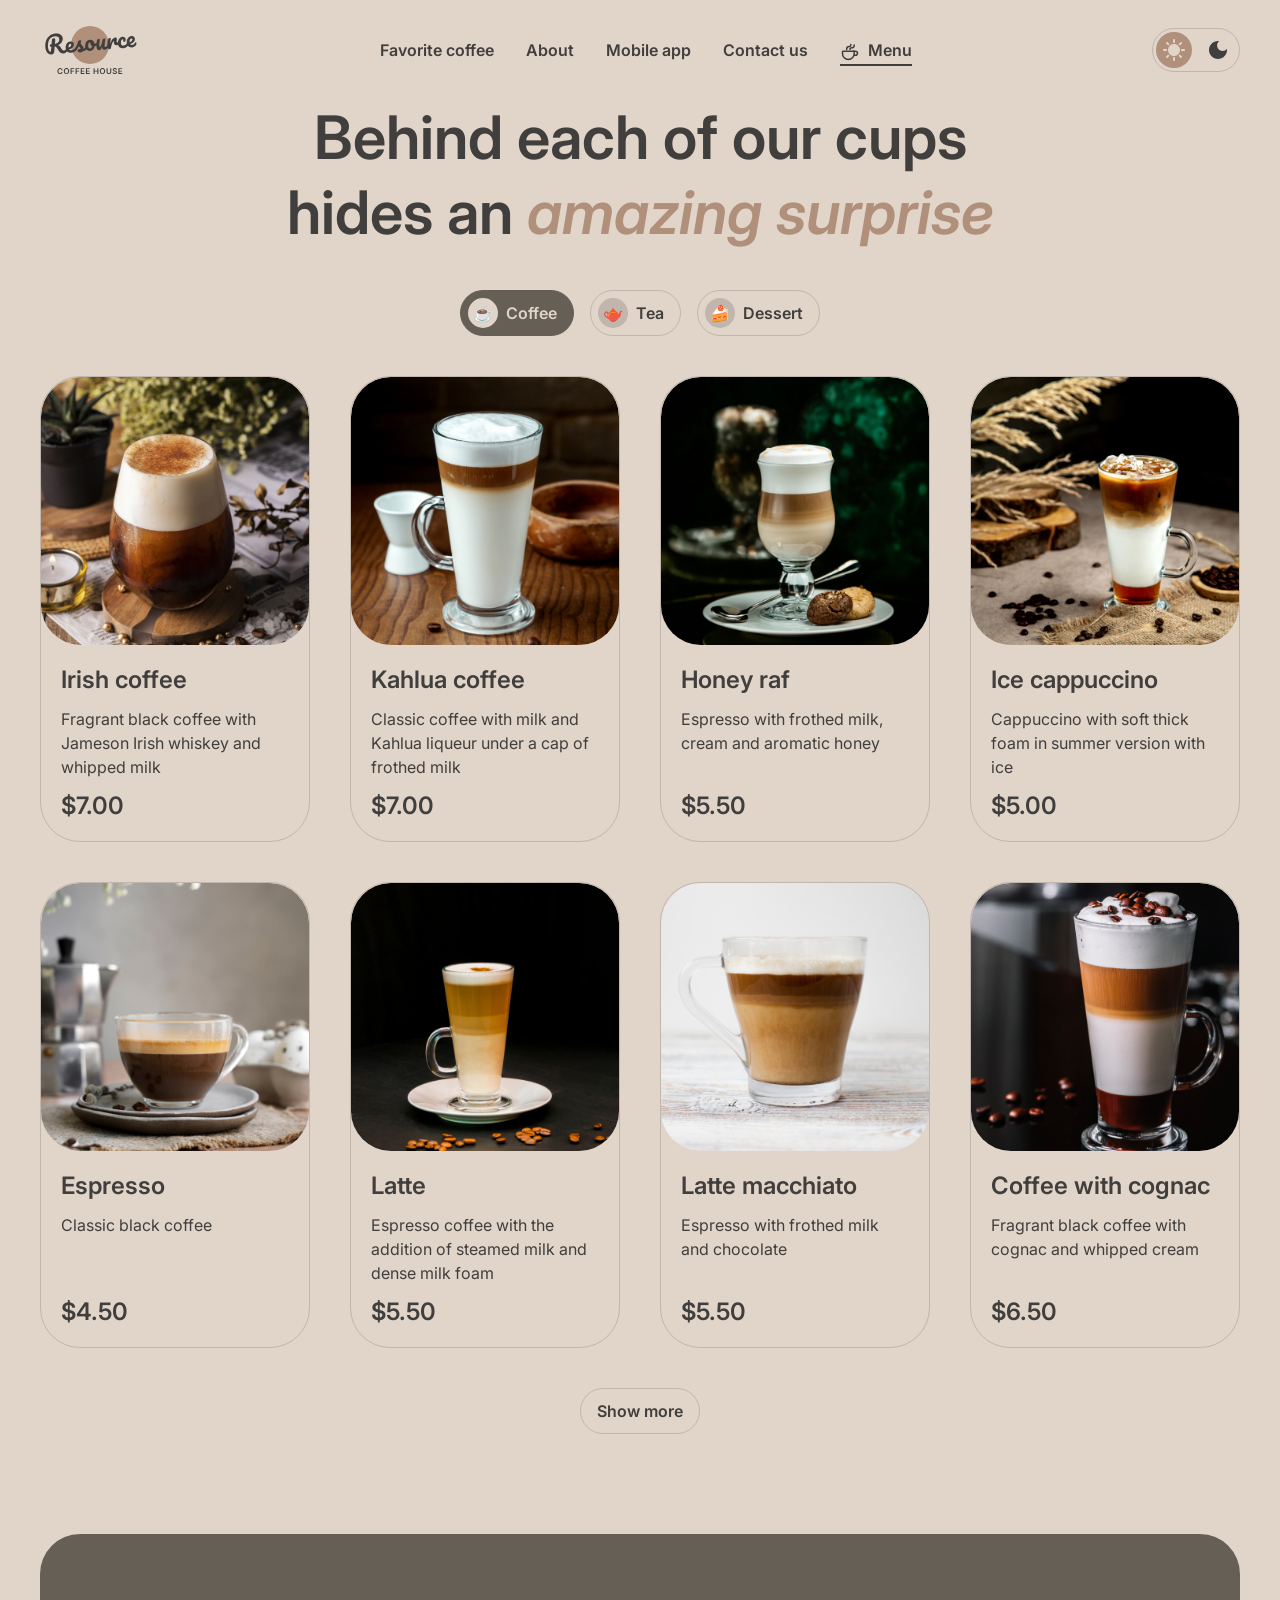
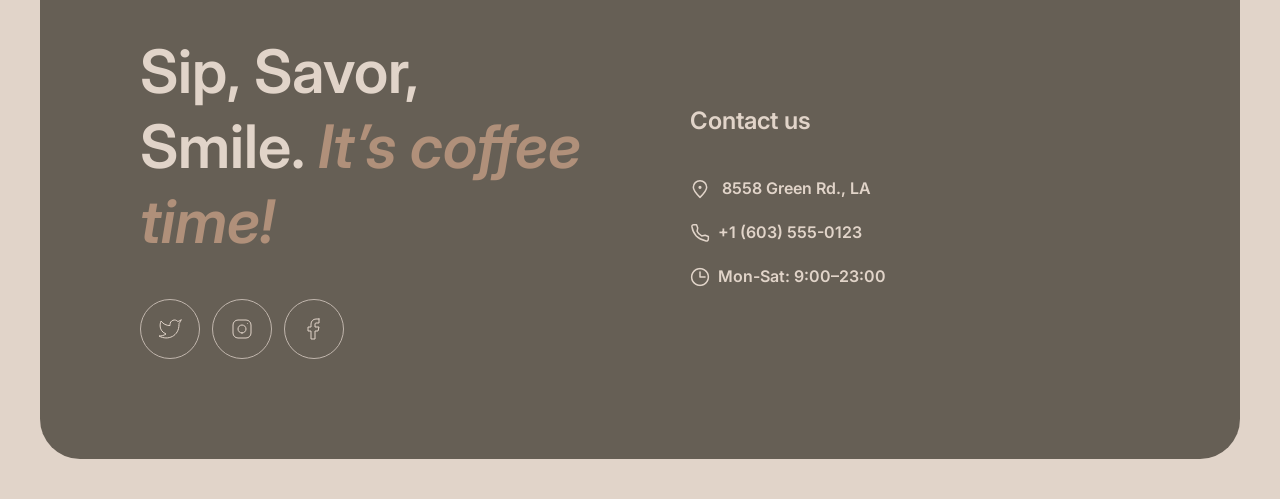
==== commit cb0584f5: "fix: polish category and social icons and phone background" ====
--- a/menu.html
+++ b/menu.html
@@ -49,9 +49,9 @@
   <main class="menu container">
     <h1 class="menu__heading">Behind each of our cups hides an <span class="menu__accent">amazing surprise</span></h1>
     <div class="menu__categories" role="group" aria-label="Product categories">
-      <button class="menu__category" type="button" data-category="coffee" aria-pressed="true">Coffee</button>
-      <button class="menu__category" type="button" data-category="tea" aria-pressed="false">Tea</button>
-      <button class="menu__category" type="button" data-category="dessert" aria-pressed="false">Dessert</button>
+      <button class="menu__category" type="button" data-category="coffee" aria-pressed="true"><span class="menu__category-icon" aria-hidden="true">☕</span>Coffee</button>
+      <button class="menu__category" type="button" data-category="tea" aria-pressed="false"><span class="menu__category-icon" aria-hidden="true">🫖</span>Tea</button>
+      <button class="menu__category" type="button" data-category="dessert" aria-pressed="false"><span class="menu__category-icon" aria-hidden="true">🍰</span>Dessert</button>
     </div>
 
     <ul class="menu__products" aria-label="Coffee products">
@@ -201,13 +201,13 @@
       <h2>Sip, Savor, Smile. <span class="site-footer__accent">It’s coffee time!</span></h2>
       <ul class="site-footer__socials" aria-label="Social media">
         <li>
-          <a href="https://twitter.com/" target="_blank" rel="noopener noreferrer">Twitter</a>
+          <a href="https://twitter.com/" target="_blank" rel="noopener noreferrer" aria-label="Twitter"></a>
         </li>
         <li>
-          <a href="https://www.instagram.com/" target="_blank" rel="noopener noreferrer">Instagram</a>
+          <a href="https://www.instagram.com/" target="_blank" rel="noopener noreferrer" aria-label="Instagram"></a>
         </li>
         <li>
-          <a href="https://www.facebook.com/" target="_blank" rel="noopener noreferrer">Facebook</a>
+          <a href="https://www.facebook.com/" target="_blank" rel="noopener noreferrer" aria-label="Facebook"></a>
         </li>
       </ul>
     </div>
--- a/styles/style.css
+++ b/styles/style.css
@@ -295,13 +295,24 @@
   background: url("../assets/icons/clock.png") center / contain no-repeat;
 }
 
-.site-footer__socials a[href*="instagram"]::before {
+.site-footer__socials a::before {
   content: "";
   width: 24px;
   height: 24px;
-  margin-right: 8px;
   background: currentColor;
-  mask: url("../assets/icons/instagram.svg") center / contain no-repeat;
+  mask: var(--social-icon) center / contain no-repeat;
+}
+
+.site-footer__socials a[href*="twitter"] {
+  --social-icon: url("../assets/icons/twitter.svg");
+}
+
+.site-footer__socials a[href*="instagram"] {
+  --social-icon: url("../assets/icons/instagram.svg");
+}
+
+.site-footer__socials a[href*="facebook"] {
+  --social-icon: url("../assets/icons/facebook.svg");
 }
 
 .slider__control span {
@@ -743,6 +754,30 @@
   transition: background-color 200ms ease, color 200ms ease;
 }
 
+.menu__category {
+  display: inline-flex;
+  align-items: center;
+  gap: 8px;
+  padding: 7px 16px 7px 7px;
+}
+
+.menu__category-icon {
+  display: inline-flex;
+  align-items: center;
+  justify-content: center;
+  flex-shrink: 0;
+  width: 30px;
+  height: 30px;
+  border-radius: 50%;
+  background-color: var(--border-primary);
+  font-size: 16px;
+  line-height: 1;
+}
+
+.menu__category[aria-pressed="true"] .menu__category-icon {
+  background-color: var(--text-inverse);
+}
+
 .menu__category[aria-pressed="true"] {
   border-color: var(--bg-container);
   background-color: var(--bg-container);
@@ -812,6 +847,10 @@
 }
 
 @media (hover: hover) {
+  .menu__category:hover .menu__category-icon {
+    background-color: var(--text-inverse);
+  }
+
   .menu__category:hover,
   .menu__show-more:hover {
     background-color: var(--bg-container);
@@ -898,8 +937,8 @@
   display: inline-flex;
   align-items: center;
   justify-content: center;
-  min-height: 60px;
-  padding: 12px 16px;
+  width: 60px;
+  height: 60px;
   border: 1px solid var(--border-primary);
   border-radius: 100px;
   transition: background-color 200ms ease, color 200ms ease;
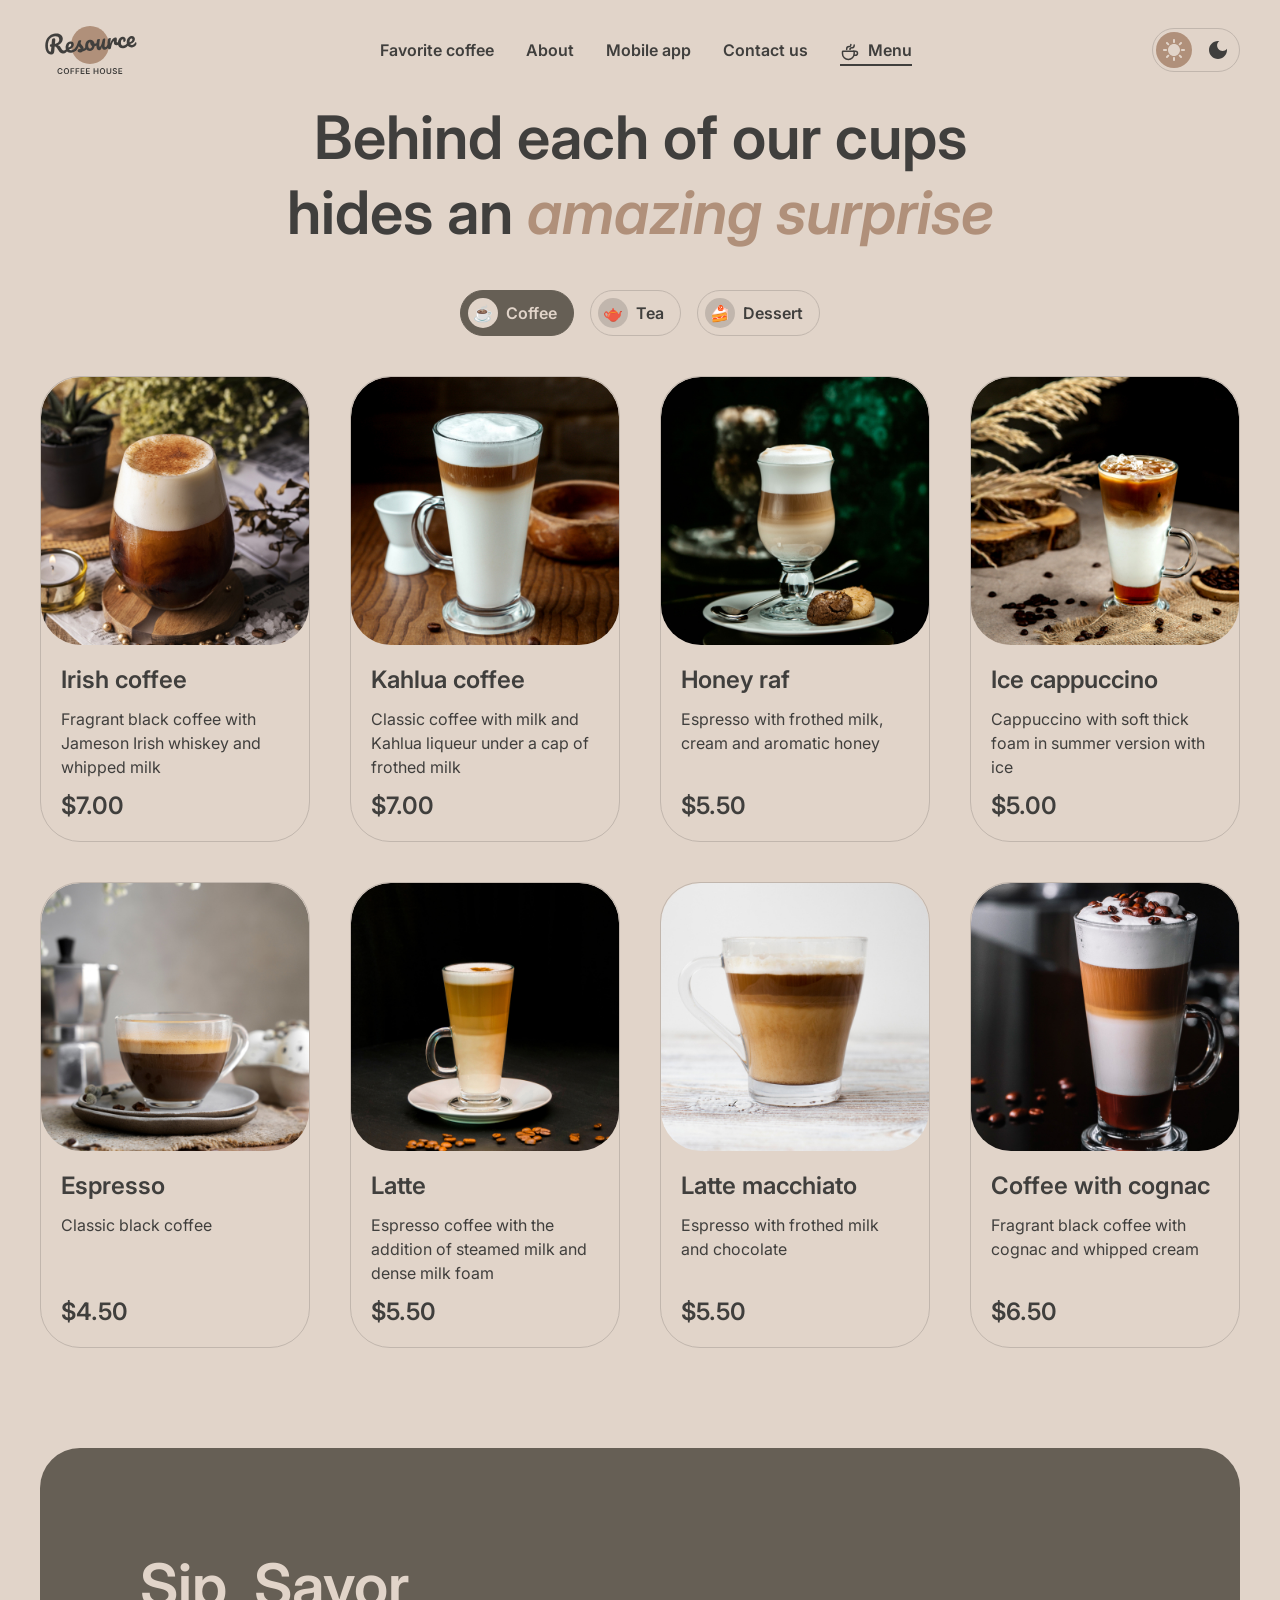
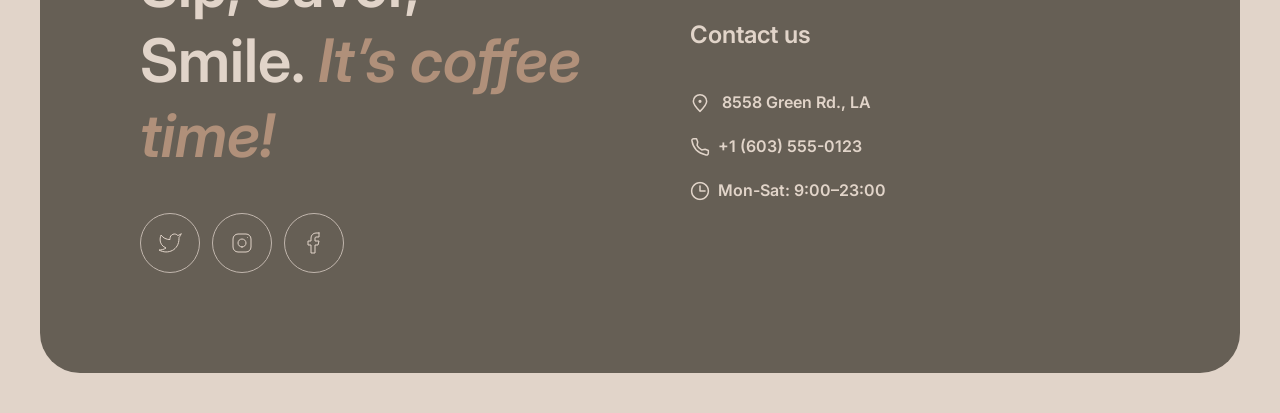
==== commit 46e6986f: "feat: add responsive show more for catalog" ====
--- a/menu.html
+++ b/menu.html
@@ -5,6 +5,8 @@
   <meta charset="UTF-8">
   <meta name="viewport" content="width=device-width, initial-scale=1.0">
   <script src="./scripts/theme.js"></script>
+  <script src="./scripts/navigation.js" defer></script>
+  <script src="./scripts/catalog.js" defer></script>
   <link rel="preconnect" href="https://fonts.googleapis.com">
   <link rel="preconnect" href="https://fonts.gstatic.com" crossorigin>
   <link
@@ -54,145 +56,10 @@
       <button class="menu__category" type="button" data-category="dessert" aria-pressed="false"><span class="menu__category-icon" aria-hidden="true">🍰</span>Dessert</button>
     </div>
 
+    <p class="menu__status" role="status">Loading products…</p>
     <ul class="menu__products" aria-label="Coffee products">
-      <li class="menu__item">
-        <article class="product-card">
-          <img
-            class="product-card__image"
-            src="./assets/images/coffee-1.jpg"
-            alt="Irish coffee"
-            width="340"
-            height="340"
-            loading="lazy"
-          >
-          <div class="product-card__content">
-            <h2 class="product-card__title">Irish coffee</h2>
-            <p class="product-card__description">Fragrant black coffee with Jameson Irish whiskey and whipped milk</p>
-            <p class="product-card__price">$7.00</p>
-          </div>
-        </article>
-      </li>
-      <li class="menu__item">
-        <article class="product-card">
-          <img
-            class="product-card__image"
-            src="./assets/images/coffee-2.jpg"
-            alt="Kahlua coffee"
-            width="340"
-            height="340"
-            loading="lazy"
-          >
-          <div class="product-card__content">
-            <h2 class="product-card__title">Kahlua coffee</h2>
-            <p class="product-card__description">Classic coffee with milk and Kahlua liqueur under a cap of frothed milk</p>
-            <p class="product-card__price">$7.00</p>
-          </div>
-        </article>
-      </li>
-      <li class="menu__item">
-        <article class="product-card">
-          <img
-            class="product-card__image"
-            src="./assets/images/coffee-3.jpg"
-            alt="Honey raf"
-            width="340"
-            height="340"
-            loading="lazy"
-          >
-          <div class="product-card__content">
-            <h2 class="product-card__title">Honey raf</h2>
-            <p class="product-card__description">Espresso with frothed milk, cream and aromatic honey</p>
-            <p class="product-card__price">$5.50</p>
-          </div>
-        </article>
-      </li>
-      <li class="menu__item">
-        <article class="product-card">
-          <img
-            class="product-card__image"
-            src="./assets/images/coffee-4.jpg"
-            alt="Ice cappuccino"
-            width="340"
-            height="340"
-            loading="lazy"
-          >
-          <div class="product-card__content">
-            <h2 class="product-card__title">Ice cappuccino</h2>
-            <p class="product-card__description">Cappuccino with soft thick foam in summer version with ice</p>
-            <p class="product-card__price">$5.00</p>
-          </div>
-        </article>
-      </li>
-      <li class="menu__item">
-        <article class="product-card">
-          <img
-            class="product-card__image"
-            src="./assets/images/coffee-5.jpg"
-            alt="Espresso"
-            width="340"
-            height="340"
-            loading="lazy"
-          >
-          <div class="product-card__content">
-            <h2 class="product-card__title">Espresso</h2>
-            <p class="product-card__description">Classic black coffee</p>
-            <p class="product-card__price">$4.50</p>
-          </div>
-        </article>
-      </li>
-      <li class="menu__item">
-        <article class="product-card">
-          <img
-            class="product-card__image"
-            src="./assets/images/coffee-6.jpg"
-            alt="Latte"
-            width="340"
-            height="340"
-            loading="lazy"
-          >
-          <div class="product-card__content">
-            <h2 class="product-card__title">Latte</h2>
-            <p class="product-card__description">Espresso coffee with the addition of steamed milk and dense milk foam</p>
-            <p class="product-card__price">$5.50</p>
-          </div>
-        </article>
-      </li>
-      <li class="menu__item">
-        <article class="product-card">
-          <img
-            class="product-card__image"
-            src="./assets/images/coffee-7.jpg"
-            alt="Latte macchiato"
-            width="340"
-            height="340"
-            loading="lazy"
-          >
-          <div class="product-card__content">
-            <h2 class="product-card__title">Latte macchiato</h2>
-            <p class="product-card__description">Espresso with frothed milk and chocolate</p>
-            <p class="product-card__price">$5.50</p>
-          </div>
-        </article>
-      </li>
-      <li class="menu__item">
-        <article class="product-card">
-          <img
-            class="product-card__image"
-            src="./assets/images/coffee-8.jpg"
-            alt="Coffee with cognac"
-            width="340"
-            height="340"
-            loading="lazy"
-          >
-          <div class="product-card__content">
-            <h2 class="product-card__title">Coffee with cognac</h2>
-            <p class="product-card__description">Fragrant black coffee with cognac and whipped cream</p>
-            <p class="product-card__price">$6.50</p>
-          </div>
-        </article>
-      </li>
     </ul>
-    <button class="menu__show-more" type="button">Show more</button>
+    <button class="menu__show-more" type="button" hidden>Show more</button>
   </main>
 
   <footer class="site-footer container" id="contacts">
--- a/styles/style.css
+++ b/styles/style.css
@@ -450,6 +450,16 @@
   overflow: hidden;
 }
 
+.slider__track {
+  display: flex;
+  transition: transform 400ms ease;
+}
+
+.slider__slide {
+  flex: 0 0 100%;
+  min-width: 0;
+}
+
 .slider__slide img {
   margin-inline: auto;
   margin-bottom: 20px;
@@ -514,7 +524,8 @@
 }
 
 @media (prefers-reduced-motion: reduce) {
-  .slider__control {
+  .slider__control,
+  .slider__track {
     transition: none;
   }
 }
@@ -799,6 +810,15 @@
   list-style: none;
 }
 
+.menu__status--loaded {
+  position: absolute;
+  width: 1px;
+  height: 1px;
+  overflow: hidden;
+  clip-path: inset(50%);
+  white-space: nowrap;
+}
+
 .menu__item {
   min-width: 0;
 }
@@ -840,7 +860,11 @@
   margin-top: auto;
 }
 
-/* Part 1 keeps all cards available; progressive loading follows in Part 2. */
+.menu__item[hidden],
+.menu__show-more[hidden] {
+  display: none;
+}
+
 .menu__show-more {
   display: block;
   margin: 40px auto 0;
@@ -1030,11 +1054,52 @@
 
 @media (max-width: 768px) {
   .site-nav {
-    display: none;
+    position: fixed;
+    z-index: 20;
+    inset: 100px 0 0;
+    padding: 40px 16px;
+    overflow-y: auto;
+    background: var(--bg-page);
+    visibility: hidden;
+    transform: translateX(100%);
+    transition: transform 300ms ease, visibility 300ms;
+  }
+
+  .site-nav__list {
+    flex-direction: column;
+    gap: 40px;
+  }
+
+  .site-nav a {
+    font-size: 32px;
+    line-height: 1.25;
+  }
+
+  .navigation-open,
+  .navigation-open body {
+    overflow: hidden;
+  }
+
+  .navigation-open .site-header {
+    position: relative;
+    z-index: 21;
+    background: var(--bg-page);
+  }
+
+  .navigation-open .site-nav {
+    visibility: visible;
+    transform: translateX(0);
   }
 
   .menu-toggle {
     display: inline-flex;
+  }
+}
+
+@media (prefers-reduced-motion: reduce) {
+  .site-nav,
+  .menu-toggle span {
+    transition: none;
   }
 }
 
